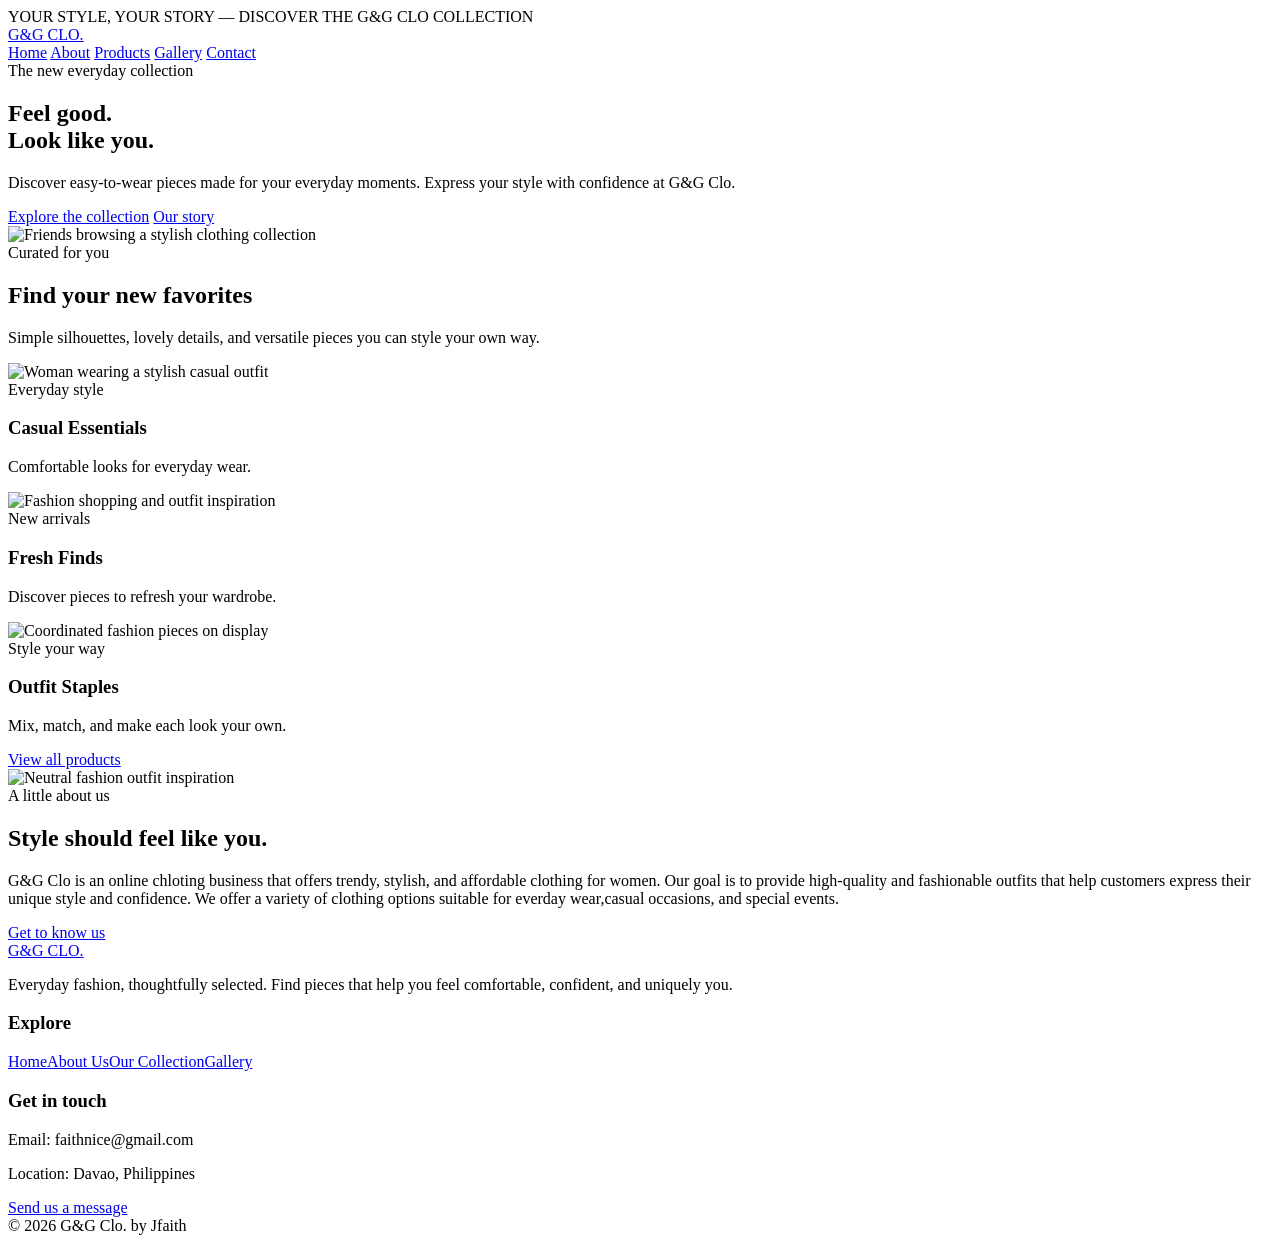
==== index.html @ 665da232 "Add files via upload" ====
<!DOCTYPE html>
<html lang="en">
<head>
  <meta charset="UTF-8">
  <meta name="viewport" content="width=device-width, initial-scale=1.0">
  <meta name="description" content="G&G Clo online clothing store student website project.">
  <title>Home | G&amp;G Clo</title>
  <link rel="stylesheet" href="css/style.css">
</head>
<body>

<div class="topline">YOUR STYLE, YOUR STORY — DISCOVER THE G&amp;G CLO COLLECTION</div>
<header class="site-header">
  <div class="container nav-wrap">
    <a class="logo" href="index.html" aria-label="G and G Clo home">G&amp;G <span>CLO.</span></a>
    <nav class="nav-links" aria-label="Main navigation">
      <a href="index.html" class="active">Home</a>
      <a href="about.html" class="">About</a>
      <a href="products.html" class="">Products</a>
      <a href="gallery.html" class="">Gallery</a>
      <a href="contact.html" class="">Contact</a>
    </nav>
  </div>
</header>

<main>

<section class="hero">
  <div class="container hero-grid">
    <div>
      <span class="eyebrow">The new everyday collection</span>
      <h1>Feel good.<br>Look like you.</h1>
      <p class="lead">Discover easy-to-wear pieces made for your everyday moments. Express your style with confidence at G&amp;G Clo.</p>
      <a class="btn" href="products.html">Explore the collection</a>
      <a class="btn btn-outline" href="about.html">Our story</a>
    </div>
    <img class="hero-image" src="https://images.unsplash.com/photo-1483985988355-763728e1935b?auto=format&amp;fit=crop&amp;w=1000&amp;q=85" alt="Friends browsing a stylish clothing collection">
  </div>
</section>
<section class="section">
  <div class="container">
    <div class="section-head"><span class="eyebrow">Curated for you</span><h2>Find your new favorites</h2><p>Simple silhouettes, lovely details, and versatile pieces you can style your own way.</p></div>
    <div class="cards">
      <article class="product-card"><img src="https://images.unsplash.com/photo-1539109136881-3be0616acf4b?auto=format&amp;fit=crop&amp;w=700&amp;q=85" alt="Woman wearing a stylish casual outfit"><div class="product-info"><span class="tag">Everyday style</span><h3>Casual Essentials</h3><p>Comfortable looks for everyday wear.</p></div></article>
      <article class="product-card"><img src="https://images.unsplash.com/photo-1483985988355-763728e1935b?auto=format&amp;fit=crop&amp;w=700&amp;q=85" alt="Fashion shopping and outfit inspiration"><div class="product-info"><span class="tag">New arrivals</span><h3>Fresh Finds</h3><p>Discover pieces to refresh your wardrobe.</p></div></article>
      <article class="product-card"><img src="https://images.unsplash.com/photo-1490481651871-ab68de25d43d?auto=format&amp;fit=crop&amp;w=700&amp;q=85" alt="Coordinated fashion pieces on display"><div class="product-info"><span class="tag">Style your way</span><h3>Outfit Staples</h3><p>Mix, match, and make each look your own.</p></div></article>
    </div>
    <div class="center small-gap"><a class="btn" href="products.html">View all products</a></div>
  </div>
</section>
<section class="section section-soft"><div class="container split">
  <img src="https://images.unsplash.com/photo-1485230895905-ec40ba36b9bc?auto=format&amp;fit=crop&amp;w=900&amp;q=85" alt="Neutral fashion outfit inspiration">
  <div><span class="eyebrow">A little about us</span><h2>Style should feel like you.</h2><p class="lead">G&amp;G Clo is an online chloting business that offers trendy, stylish, and affordable clothing for women. Our goal is to provide high-quality and  fashionable outfits that help customers express their unique style and confidence. We offer a variety of clothing options suitable for everday wear,casual occasions, and special events.</p><a class="btn" href="about.html">Get to know us</a></div>
</div></section>

</main>

<footer class="site-footer">
  <div class="container">
    <div class="footer-grid">
      <div><a class="logo" href="index.html">G&amp;G <span>CLO.</span></a><p>Everyday fashion, thoughtfully selected. Find pieces that help you feel comfortable, confident, and uniquely you.</p></div>
      <div><h3>Explore</h3><div class="footer-links"><a href="index.html">Home</a><a href="about.html">About Us</a><a href="products.html">Our Collection</a><a href="gallery.html">Gallery</a></div></div>
      <div><h3>Get in touch</h3><p>Email: faithnice@gmail.com</p><p>Location: Davao, Philippines</p><a href="contact.html">Send us a message</a></div>
    </div>
    <div class="copyright">© 2026 G&amp;G Clo. by  Jfaith </div>
  </div>
</footer>

</body>
</html>
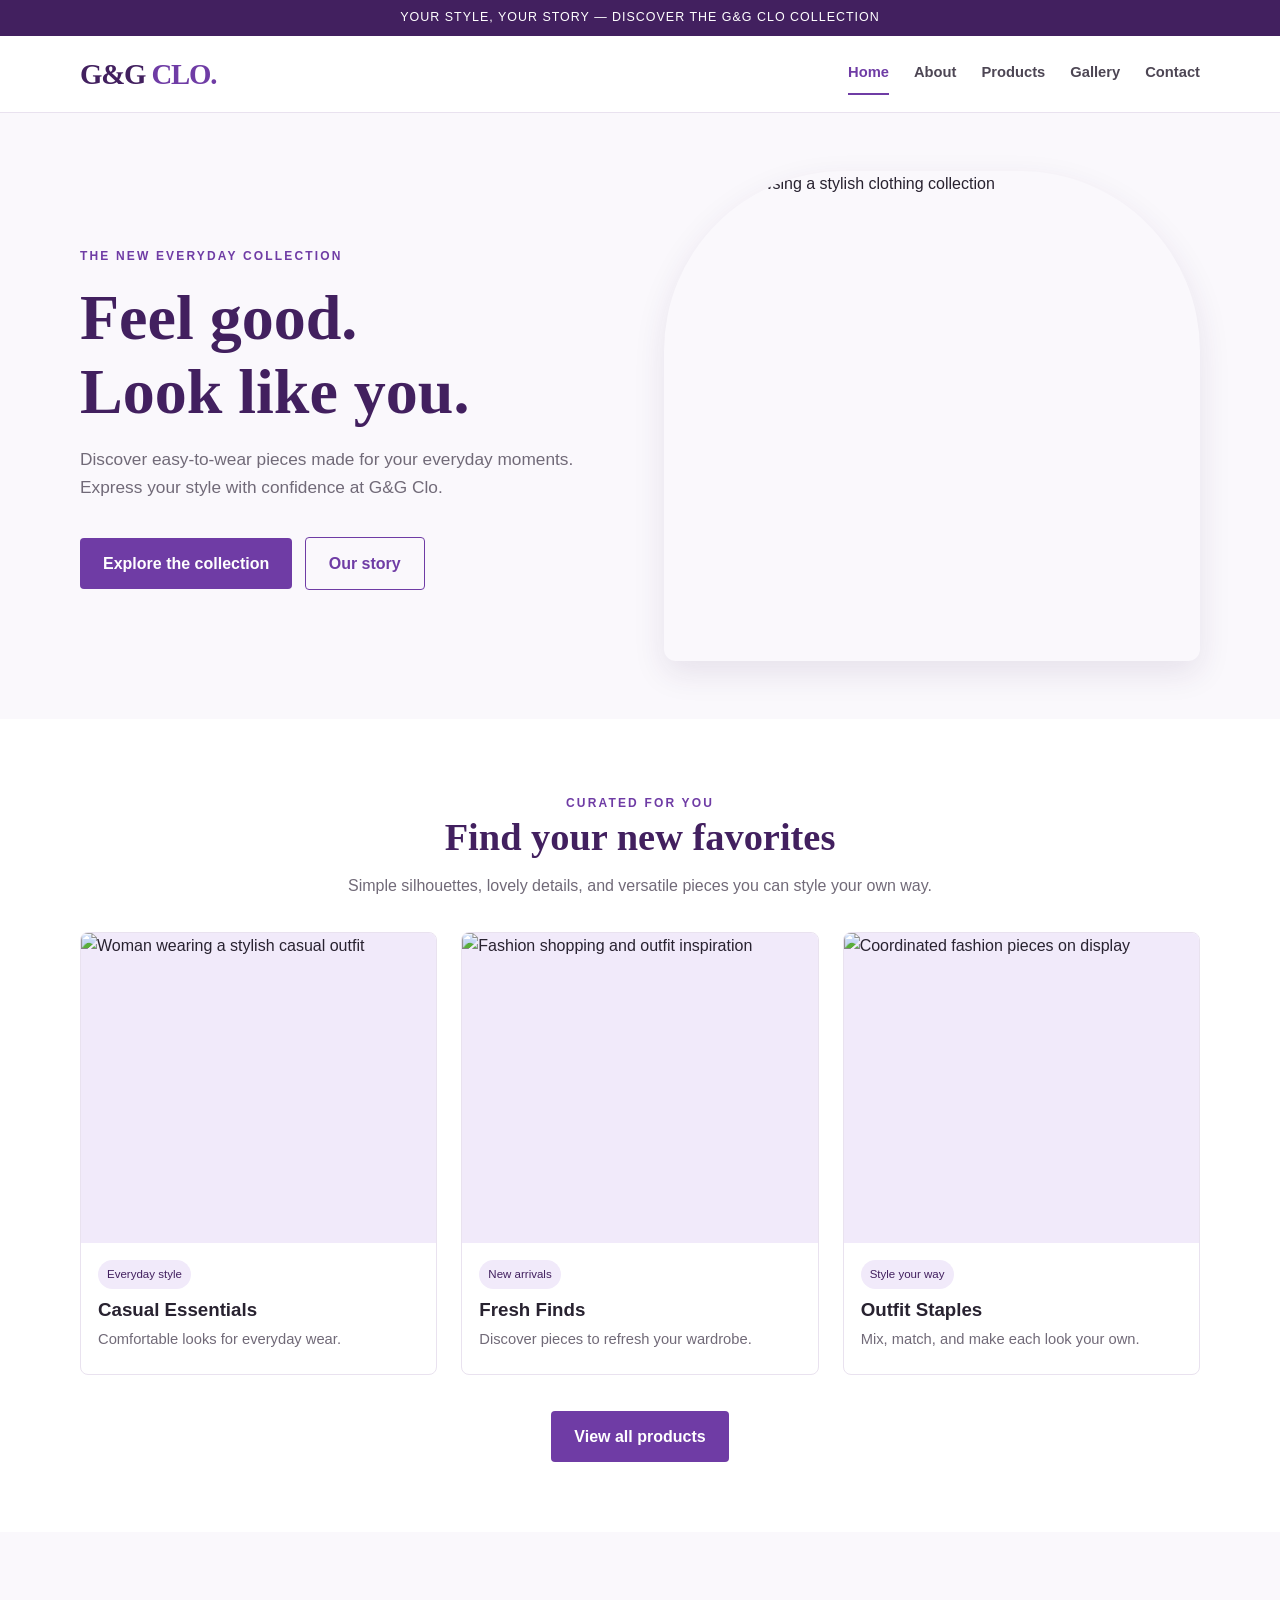
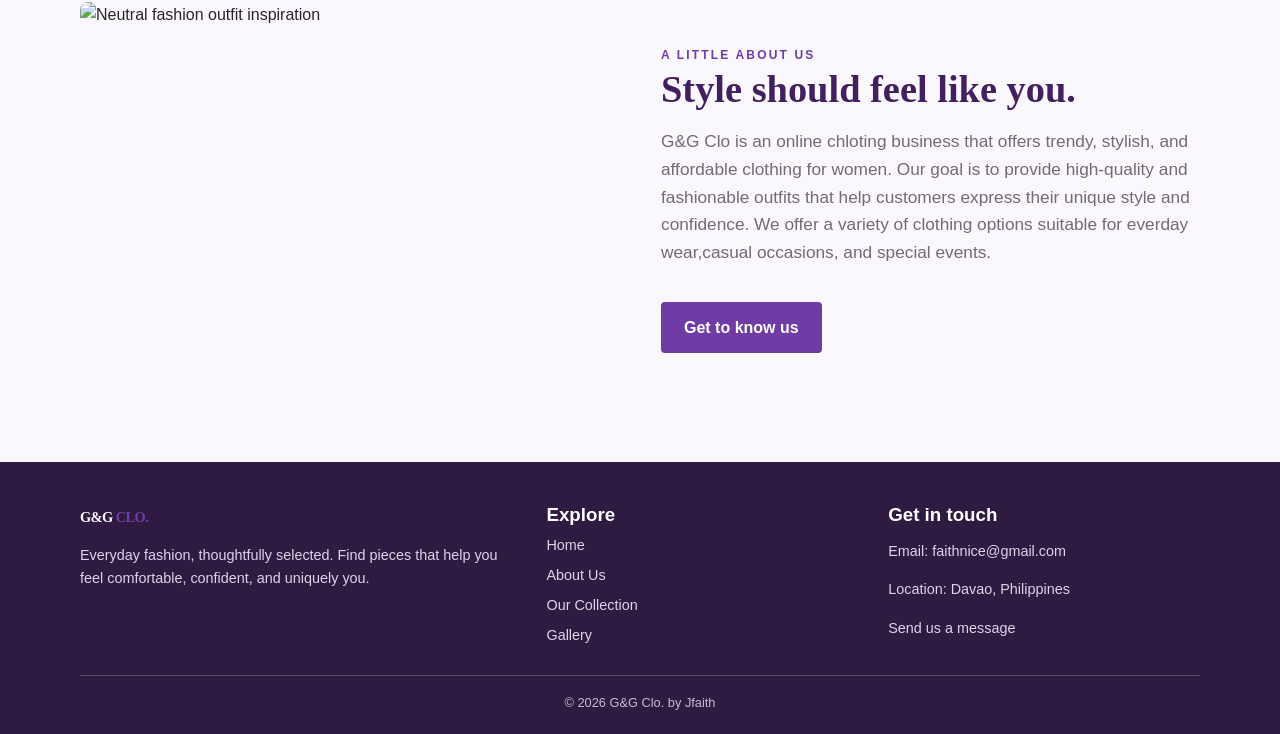
==== commit c8a0c718: "Update index.html" ====
--- a/index.html
+++ b/index.html
@@ -5,7 +5,7 @@
   <meta name="viewport" content="width=device-width, initial-scale=1.0">
   <meta name="description" content="G&G Clo online clothing store student website project.">
   <title>Home | G&amp;G Clo</title>
-  <link rel="stylesheet" href="css/style.css">
+  <link rel="stylesheet" href="style.css">
 </head>
 <body>
 
--- a/style.css
+++ b/style.css
@@ -0,0 +1,100 @@
+@import url('https://fonts.googleapis.com/css2?family=DM+Sans:wght@400;500;600;700&family=Playfair+Display:wght@600;700&display=swap');
+
+:root {
+  --purple: #6f3ca5;
+  --deep: #42205f;
+  --lavender: #f1eafa;
+  --pale: #faf8fc;
+  --ink: #282230;
+  --muted: #716a78;
+  --white: #fff;
+  --line: #e9e2ef;
+  --shadow: 0 12px 32px rgba(61, 31, 87, .10);
+}
+* { box-sizing: border-box; }
+html { scroll-behavior: smooth; }
+body { margin: 0; color: var(--ink); background: var(--white); font-family: 'DM Sans', Arial, sans-serif; line-height: 1.6; }
+a { color: inherit; text-decoration: none; }
+img { max-width: 100%; display: block; }
+.container { width: min(1120px, 92%); margin: auto; }
+.topline { background: var(--deep); color: white; text-align: center; padding: 8px 12px; font-size: .78rem; letter-spacing: .08em; }
+.site-header { background: rgba(255,255,255,.96); border-bottom: 1px solid var(--line); position: sticky; top: 0; z-index: 10; }
+.nav-wrap { min-height: 76px; display: flex; align-items: center; justify-content: space-between; gap: 24px; }
+.logo { font-family: 'Playfair Display', Georgia, serif; font-size: 1.8rem; font-weight: 700; color: var(--deep); letter-spacing: -.04em; }
+.logo span { color: var(--purple); }
+.nav-links { display: flex; align-items: center; gap: 25px; flex-wrap: wrap; }
+.nav-links a { font-size: .92rem; color: #4d4654; font-weight: 600; padding: 8px 0; border-bottom: 2px solid transparent; }
+.nav-links a:hover, .nav-links a.active { color: var(--purple); border-color: var(--purple); }
+.menu-note { display: none; }
+.hero { background: var(--pale); }
+.hero-grid { display: grid; grid-template-columns: 1fr 1fr; align-items: center; gap: 48px; padding: 58px 0; }
+.eyebrow { color: var(--purple); text-transform: uppercase; letter-spacing: .18em; font-size: .75rem; font-weight: 700; }
+h1, h2, h3 { line-height: 1.15; }
+h1, .page-title { font-family: 'Playfair Display', Georgia, serif; color: var(--deep); }
+h1 { font-size: clamp(2.6rem, 5vw, 4.8rem); margin: 14px 0 18px; }
+h2 { font-family: 'Playfair Display', Georgia, serif; font-size: clamp(1.9rem, 3vw, 2.7rem); color: var(--deep); margin: 0 0 14px; }
+h3 { margin: 0 0 8px; }
+.lead { color: var(--muted); font-size: 1.08rem; max-width: 560px; }
+.hero-image { height: 490px; width: 100%; object-fit: cover; border-radius: 180px 180px 12px 12px; box-shadow: var(--shadow); }
+.btn { display: inline-block; background: var(--purple); color: white; padding: 13px 23px; border-radius: 4px; font-weight: 700; margin-top: 18px; transition: .2s; }
+.btn:hover { background: var(--deep); transform: translateY(-2px); }
+.btn-outline { background: transparent; color: var(--purple); border: 1px solid var(--purple); margin-left: 8px; }
+.btn-outline:hover { color: white; }
+.section { padding: 70px 0; }
+.section-soft { background: var(--pale); }
+.section-head { text-align: center; max-width: 650px; margin: 0 auto 34px; }
+.section-head p { color: var(--muted); margin: 0; }
+.cards { display: grid; grid-template-columns: repeat(3, 1fr); gap: 24px; }
+.product-card { border: 1px solid var(--line); background: white; border-radius: 8px; overflow: hidden; transition: .2s; }
+.product-card:hover { transform: translateY(-4px); box-shadow: var(--shadow); }
+.product-card img { width: 100%; height: 310px; object-fit: cover; background: var(--lavender); }
+.product-info { padding: 17px; }
+.product-info p { margin: 5px 0; color: var(--muted); font-size: .92rem; }
+.price { color: var(--deep); font-weight: 700; }
+.tag { display: inline-block; background: var(--lavender); color: var(--deep); font-size: .72rem; padding: 5px 9px; border-radius: 30px; margin-bottom: 10px; }
+.split { display: grid; grid-template-columns: 1fr 1fr; gap: 42px; align-items: center; }
+.split img { width: 100%; height: 390px; object-fit: cover; border-radius: 8px; }
+.feature-list { padding-left: 20px; color: var(--muted); }
+.feature-list li { margin: 9px 0; }
+.page-banner { background: var(--lavender); text-align: center; padding: 58px 0; }
+.page-title { font-size: clamp(2.4rem, 4vw, 3.5rem); margin: 0 0 10px; }
+.page-banner p { color: var(--muted); margin: 0; }
+.gallery-grid { display: grid; grid-template-columns: repeat(3, 1fr); gap: 18px; }
+.gallery-grid img { width: 100%; height: 330px; object-fit: cover; border-radius: 8px; }
+.value-box { padding: 25px; background: white; border: 1px solid var(--line); border-radius: 8px; }
+.value-box .symbol { color: var(--purple); font-size: 1.7rem; }
+.contact-grid { display: grid; grid-template-columns: .8fr 1.2fr; gap: 35px; }
+.contact-panel, .contact-form { padding: 28px; border: 1px solid var(--line); border-radius: 8px; }
+.contact-panel { background: var(--pale); }
+.contact-panel p { color: var(--muted); }
+form label { display: block; font-weight: 600; margin: 13px 0 6px; }
+input, textarea, select { width: 100%; padding: 12px; border: 1px solid #d9d0e2; border-radius: 4px; font: inherit; background: white; }
+textarea { min-height: 130px; resize: vertical; }
+.form-note { color: var(--muted); font-size: .82rem; }
+.site-footer { background: #2f1b42; color: white; padding: 42px 0 20px; }
+.footer-grid { display: grid; grid-template-columns: 1.4fr 1fr 1fr; gap: 30px; }
+.site-footer .logo { color: white; }
+.site-footer p, .site-footer a { color: #ded3e8; font-size: .9rem; }
+.site-footer a:hover { color: white; }
+.footer-links { display: grid; gap: 7px; }
+.copyright { border-top: 1px solid #604a70; margin-top: 28px; padding-top: 17px; color: #c8b9d3; font-size: .8rem; text-align: center; }
+.center { text-align: center; }
+.small-gap { margin-top: 18px; }
+@media (max-width: 760px) {
+  .nav-wrap { padding: 14px 0; align-items: flex-start; flex-direction: column; gap: 8px; }
+  .nav-links { gap: 14px; }
+  .nav-links a { font-size: .85rem; }
+  .hero-grid, .split, .contact-grid { grid-template-columns: 1fr; }
+  .hero-grid { padding: 38px 0; gap: 28px; }
+  .hero-image { height: 360px; border-radius: 120px 120px 10px 10px; }
+  .cards, .gallery-grid { grid-template-columns: repeat(2, 1fr); gap: 14px; }
+  .product-card img { height: 230px; }
+  .gallery-grid img { height: 240px; }
+  .footer-grid { grid-template-columns: 1fr 1fr; }
+}
+@media (max-width: 480px) {
+  .cards, .gallery-grid, .footer-grid { grid-template-columns: 1fr; }
+  .product-card img { height: 320px; }
+  .gallery-grid img { height: 300px; }
+  .btn-outline { margin-left: 0; }
+}
